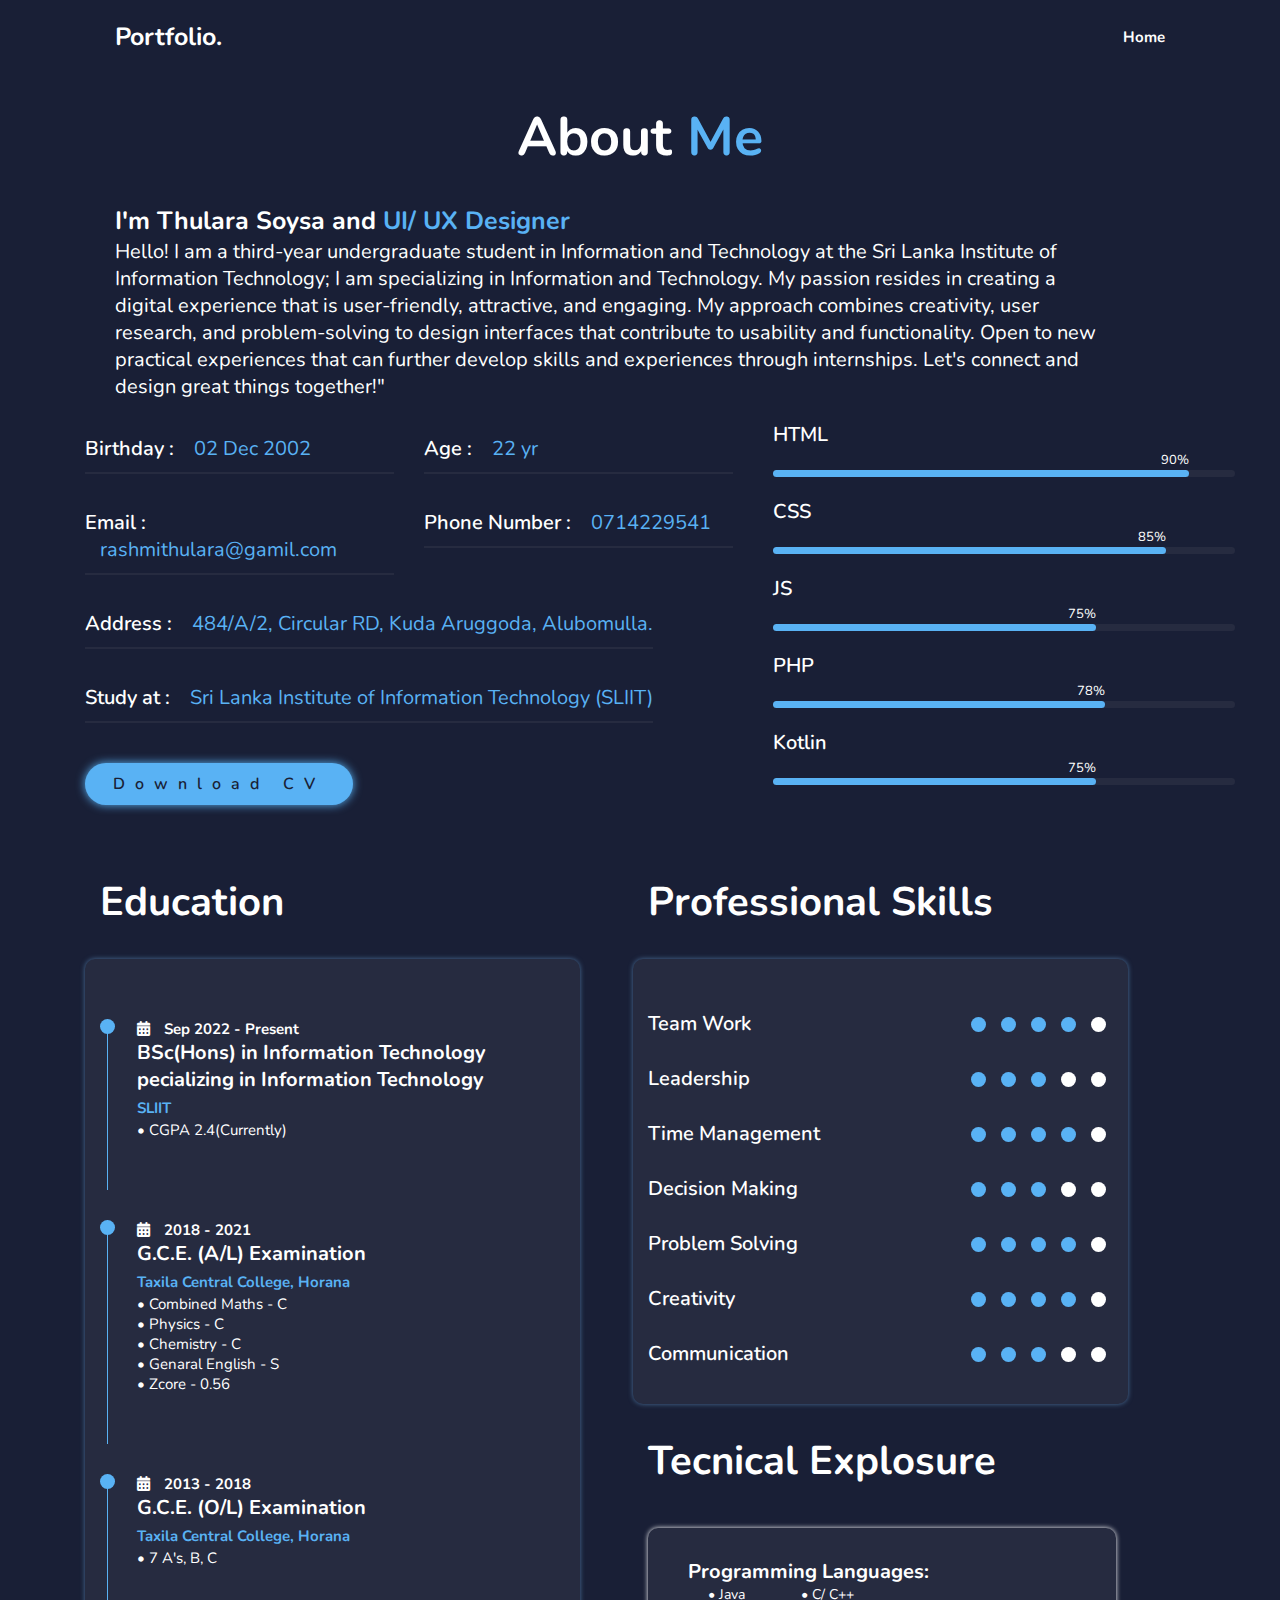
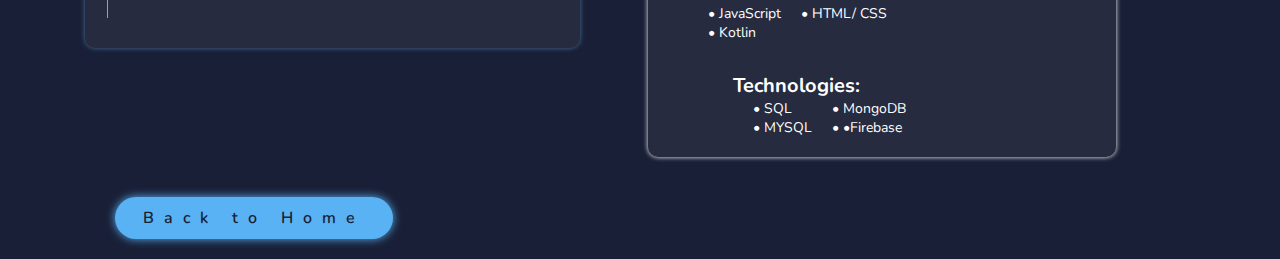
==== AboutMe.html @ 613ce7c6 "Add files via upload" ====
<!DOCTYPE html>
<html lang="en" dir="ltr">
<head>
    <meta charset="UTF-8">
    <meta name="viewport" content="width=device-width, initial-scale=1.0">

    <!-- Font Awsome -->
    <link rel="stylesheet" href="https://cdnjs.cloudflare.com/ajax/libs/font-awesome/6.7.2/css/all.min.css" 
    integrity="sha512-Evv84Mr4kqVGRNSgIGL/F/aIDqQb7xQ2vcrdIwxfjThSH8CSR7PBEakCr51Ck+w+/U6swU2Im1vVX0SVk9ABhg==" 
    crossorigin="anonymous" referrerpolicy="no-referrer" />

    <!-- Main CSS -->
    <link rel="stylesheet" href="aboutme.css">
    <title>Personal Portfolio</title>
</head>
<body>
      <!-- Header Design -->
      <header class="header">
        <a href="a" class="logo">Portfolio.</a>

        <nav class="navbar">
            <a href="C:\Users\Hp\Desktop\Portfolio\my\index.html">Home</a>
        </nav>
    </header>

    <!-- Section Design-->

    <section class="aboutme" id="aboutme">
      <div class="container">
        <div class="heading">
            <h2>About <span>Me</span></h2>
        </div>
        <h3>I'm Thulara Soysa and <span>UI/ UX Designer</span></h3>
        <div class="content">
            <p>Hello! I am a third-year undergraduate student in Information and Technology at the Sri Lanka Institute of Information Technology; I am specializing in Information and Technology. My passion resides in creating a digital experience that is user-friendly, attractive, and engaging. My approach combines creativity, user research, and problem-solving to design interfaces that contribute to usability and functionality. Open to new practical experiences that can further develop skills and experiences through internships. Let's connect and design great things together!"</p>
            <div class="about-img">
                <img src="C:\Users\Hp\Desktop\Portfolio\my\Frame 1 (4).png" alt="">
            </div>
        </div>
            
        <div class="row">
            <div class="personal-info">
                <div class="info-heading">
                    <div class="row">
                        <div class="info-item">
                            <p>Birthday : <span>02 Dec 2002</span></p>
                        </div>
                        <div class="info-item">
                            <p>Age : <span>22 yr</span></p>
                        </div>
                        <div class="info-item">
                            <p>Email : <span>rashmithulara@gamil.com</span></p>
                        </div>
                        <div class="info-item">
                            <p>Phone Number : <span>0714229541</span></p>
                        </div>
                        <div class="info-item2">
                            <p>Address : <span>484/A/2, Circular RD, Kuda Aruggoda, Alubomulla.</span></p>
                        </div>
                        <div class="info-item2">
                            <p>Study at : <span>Sri Lanka Institute of Information Technology (SLIIT)</span></p>
                        </div>
                        <a href="C:\Users\Hp\Desktop\Portfolio\my\UI-UX.pdf" download="CV" class="btn">Download CV</a> 
                    </div>
                </div>
            </div>
            <div class="skills">
                <div class="skills-heading">
                    <div class="row">
                        <div class="skill-item">
                            <h5>HTML</h5>
                            <div class="progress">
                                <div class="progress-in" style="width :90%">
                                    <div class="skill-percent">90%</div>
                                </div>
                            </div>
                        </div>
                        <div class="skill-item">
                            <h5>CSS</h5>
                            <div class="progress">
                                <div class="progress-in" style="width :85%">
                                    <div class="skill-percent">85%</div>
                                </div>
                            </div>
                        </div>
                        <div class="skill-item">
                            <h5>JS</h5>
                            <div class="progress">
                                <div class="progress-in" style="width :70%">
                                    <div class="skill-percent">75%</div>
                                </div>
                            </div>
                        </div>
                        <div class="skill-item">
                            <h5>PHP</h5>
                            <div class="progress">
                                <div class="progress-in" style="width :72%">
                                    <div class="skill-percent">78%</div>
                                </div>
                            </div>
                        </div>
                        <div class="skill-item">
                            <h5>Kotlin</h5>
                            <div class="progress">
                                <div class="progress-in" style="width :70%">
                                    <div class="skill-percent">75%</div>
                                </div>
                            </div>
                        </div>
                    </div>
                </div>
            </div>

        </div>

        <div class="row2">
            <div class="education1">
                <h3 class="title">Education</h3>
                <div class="row">
                    <div class="timeline-box">
                        <div class="timeline">
                            <div class="timeline-item">
                                <div class="circle-dot"></div>
                                <h3 class="timeline-date">
                                    <i class="fa-solid fa-calendar-days"></i> Sep 2022 - Present
                                </h3>
                                <h4 class="timeline-title">BSc(Hons) in Information Technology pecializing in Information Technology<br><span class="span-in">SLIIT</span></h4>
                                <p class="timeline-p">• CGPA 2.4(Currently)</p>
                            </div>
                            <div class="timeline-item">
                                <div class="circle-dot"></div>
                                <h3 class="timeline-date">
                                    <i class="fa-solid fa-calendar-days"></i> 2018 - 2021
                                </h3>
                                <h4 class="timeline-title">G.C.E. (A/L) Examination <br><span class="span-in">Taxila Central College, Horana</span></h4>
                                <p class="timeline-p">• Combined Maths - C <br>• Physics - C <br> • Chemistry - C <br> • Genaral English - S <br> • Zcore - 0.56</p>
                            </div>
                    
                            <div class="timeline-item">
                                <div class="circle-dot"></div>
                                <h3 class="timeline-date">
                                    <i class="fa-solid fa-calendar-days"></i> 2013 - 2018
                                </h3>
                                <h4 class="timeline-title">G.C.E. (O/L) Examination<br><span class="span-in">Taxila Central College, Horana</span></h4>
                                <p class="timeline-p">• 7 A's, B, C</p>
                            </div>
                        </div>
                    </div>
                </div>
            </div>
            <div class="education2">
                <h3 class="title">Professional Skills</h3>
                <div class="row">
                    <div class="timeline-box">
                        <div class="timeline">
                            <div class="skill-item">
                                <h5>Team Work</h5>
                                <div class="circle-box">
                                    <div class="circle-dot1"></div>
                                    <div class="circle-dot1"></div>
                                    <div class="circle-dot1"></div>
                                    <div class="circle-dot1"></div>
                                    <div class="circle-dot2"></div>
                                </div>
                            </div>
                            <div class="skill-item">
                                <h5>Leadership</h5>
                                <div class="circle-box">
                                    <div class="circle-dot1"></div>
                                    <div class="circle-dot1"></div>
                                    <div class="circle-dot1"></div>
                                    <div class="circle-dot2"></div>
                                    <div class="circle-dot2"></div>
                                </div>
                            </div>
                            <div class="skill-item">
                                <h5>Time Management</h5>
                                <div class="circle-box">
                                    <div class="circle-dot1"></div>
                                    <div class="circle-dot1"></div>
                                    <div class="circle-dot1"></div>
                                    <div class="circle-dot1"></div>
                                    <div class="circle-dot2"></div>
                                </div>
                            </div>
                            <div class="skill-item">
                                <h5>Decision Making</h5>
                                <div class="circle-box">
                                    <div class="circle-dot1"></div>
                                    <div class="circle-dot1"></div>
                                    <div class="circle-dot1"></div>
                                    <div class="circle-dot2"></div>
                                    <div class="circle-dot2"></div>
                                </div>
                            </div>
                            <div class="skill-item">
                                <h5>Problem Solving</h5>
                                <div class="circle-box">
                                    <div class="circle-dot1"></div>
                                    <div class="circle-dot1"></div>
                                    <div class="circle-dot1"></div>
                                    <div class="circle-dot1"></div>
                                    <div class="circle-dot2"></div>
                                </div>
                            </div>
                            <div class="skill-item">
                                <h5>Creativity</h5>
                                <div class="circle-box">
                                    <div class="circle-dot1"></div>
                                    <div class="circle-dot1"></div>
                                    <div class="circle-dot1"></div>
                                    <div class="circle-dot1"></div>
                                    <div class="circle-dot2"></div>
                                </div>
                            </div>
                            <div class="skill-item">
                                <h5>Communication</h5>
                                <div class="circle-box">
                                    <div class="circle-dot1"></div>
                                    <div class="circle-dot1"></div>
                                    <div class="circle-dot1"></div>
                                    <div class="circle-dot2"></div>
                                    <div class="circle-dot2"></div>
                                </div>
                            </div>
                        </div>
                    </div>
                </div>
                <h3 class="title">Tecnical Explosure</h3>
                <div class="timeline-box">
                    <div class="timeline2">
                        <div class="tec-item">
                            <div class="item1">
                                <h3>Programming Languages:</h3>
                                <div class="item1-com">
                                    <p>• Java<br>• JavaScript<br>• Kotlin<br></p>
                                    <p>• C/ C++<br>• HTML/ CSS</p>
                                </div>
                            </div>
                            <div class="item2">
                                <h3>Technologies:</h3>
                                <div class="item2-com">
                                    <p>• SQL<br>• MYSQL <br></p>
                                    <p>• MongoDB<br>• •Firebase</p>
                                </div>
                            </div>
                        </div>
                    </div>
                </div>
            </div>
        </div>
      </div>

      <a href="C:\Users\Hp\Desktop\Portfolio\my\index.html" class="btn">Back to Home</a>
    </section>
    
</body>
</html>
---- aboutme.css ----
@import url('https://fonts.googleapis.com/css2?family=Nunito&display=swap');

*{
    margin: 0;
    padding: 0;
    box-sizing: border-box;
    text-decoration: none;
    border: none;
    outline: none;
    scroll-behavior: smooth;
    font-family: 'Nunito', sans-serif;
}

:root {
    --bg-color:#191f36;
    --snd-bf-color:#262B40;
    --text-color: #fff;
    --main-color:#59B2F4;
    --shadow-color:#496f98;
}

html{
    font-size: 62.5%;
    overflow-x: hidden;
}

body{
    background: var(--bg-color);
    color: var(--text-color);
}
.header{
    position: fixed;
    top: 0;
    left: 0;
    width: 100%;
    padding: 2rem 9%;
    background: var(--bg-color);
    display: flex;
    justify-content: space-between;
    align-items: center;
    z-index: 100;
}

.logo{
    font-size: 2.5rem;
    color: var(--text-color);
    font-weight: 700;
    cursor: default;
}

.navbar a{
    font-size: 1.5rem;
    color: var(--text-color);
    margin-left: 4rem;
    font-weight: 700;
}

.navbar a:hover,
.navbar a.active {
    color: var(--main-color);
}

section{
    min-height: 100vh;
    padding: 10rem 9% 2rem;
}

.heading{
    color: var(--text-color);
    text-align: center;
    font-size: 3.6rem;
}

span{
    color: var(--main-color);
}

.content{
    display: flex;
    justify-content: center;
    align-items: center;
    background: var(--bg-color);
}

h3{
    font-size: 2.5rem;
    margin-top: 3rem;
}

.content p {
    font-size: 2rem;
    color: var(--text-color);
    margin-right: 5rem;
}

.content .about-img img{
    width: 30rem;
    margin-top: 4rem;
}

.row{
    display: flex;
    flex-wrap: wrap;
    margin-left: -15px;
    margin-right: -15px;
    position: relative;
}

.personal-info{
    flex: 0 0 60%;
    max-width: 60%;
}

.personal-info .info-item{
    flex: 0 0 50%;
    max-width: 50%;
    color: var(--text-color);
    font-size: 2rem;
}

.personal-info .info-item2{
    color: var(--text-color);
    font-size: 2rem;
}

.personal-info .info-item p{
    font-weight: 600;
    padding: 10px 0;
    margin-right: 3rem;
    border-bottom: 2px solid var(--snd-bf-color); 
    margin-top: 2.5rem; 
}

.personal-info .info-item2 p{
    font-weight: 600;
    padding: 10px 0;
    margin-right: 3rem;
    border-bottom: 2px solid var(--snd-bf-color);  
    margin-top: 2.5rem;
}

.personal-info .info-item p span{
    font-weight: 400;
    margin-left: 1.5rem;
    display: inline-block;
}

.personal-info .info-item2 p span{
    font-weight: 400;
    margin-left: 1.5rem;
    display: inline-block;
}

.btn {
    display: inline-block;
    padding: 1rem 2.8rem;
    background: var(--main-color);
    border-radius: 4rem;
    box-shadow: 0 0 1rem var(--main-color);
    font-size: 1.6rem;
    color: var(--bg-color);
    letter-spacing: 1rem;
    font-weight: 600;
    transition: .5s ease;
    margin-top: 4rem;
}

.btn:hover{
    box-shadow: none;
}

.skills{
    flex: 0 0 40%;
    max-width: 40%;
}

.skills .skill-item {
    position: relative; 
    flex: 0 0 100%;
    max-width: 100%;
    margin-left: 4rem;
    margin-bottom: rem;
}

.skill-item h5{
    line-height: 40px;
    font-weight: 600;
    font-size: 2rem;
    color: var(--text-color);
    text-transform: capitalize;
    margin-top: 1.5rem;
}

.skill-item .progress {
    background-color: var(--snd-bf-color);
    height: 7px;
    border-radius: 4px;
    width: 100%;
    margin-top: 1.5rem;

}

.progress .progress-in {
    position: relative;
    left: 0;
    top: 0;
    height: 100%;
    border-radius: 4px;
    background-color: var(--main-color);
}

.skill-item .skill-percent {
    position: absolute;
    right: 0;
    color: var(--text-color);
    top: -30px;
    font-weight: 400;
    line-height: 40px;
    font-size: 1.3rem;
}

.row2{
    display: flex;
    flex-wrap: wrap;
    margin-left: -15px;
    margin-right: -15px;
    margin-top: 4rem;
    position: relative;
}

.education1 {
    flex: 0 0 48%;
    max-width: 48%;
}

.education2 {
    flex: 0 0 48%;
    max-width: 48%;
}

.education1{
    margin-right: 3rem;
}

.educaton2{
    margin-right: 3rem;
}

.education1 .title{
    font-size: 4rem;
    margin-bottom: 3rem;
    font-weight: 700;
    color: var(--text-color);
}

.education2 .title{
    font-size: 4rem;
    margin-bottom: 3rem;
    font-weight: 700;
    color: var(--text-color);
}

.timeline-box{
    flex: 0 0 95%;
    max-width: 95%;
}

.timeline{
    background-color: var(--snd-bf-color);
    padding: 30px 15px;
    box-shadow: 0 0 .5rem var(--shadow-color);
    border-radius: 10px;
    width: 95%;
    position: relative;
}

.timeline-date i{
    font-size: 1.5rem;
    margin-right: 1rem;
}

.timeline-date {
    font-size: 1.5rem;
}

.timeline-title{
    font-size: 2rem;
}

.timeline-p{
    font-size: 1.5rem;
}

.span-in{
    font-size: 1.5rem;
}

.timeline .timeline-item{
    position: relative;
    padding-left: 37px;
    padding-bottom: 50px;
}

.timeline .timeline-item::before{
    content: '';
    width: 1px;
    position: absolute;
    height: 100%;
    left: 7px;
    top: 0;
    background-color: var(--main-color);
}

.timeline .circle-dot{
    position: absolute;
    left: 0;
    top: 0;
    height: 15px;
    width: 15px;
    border-radius: 50%;
    background-color: var(--main-color);
}

.skill-item{
    display: flex;
    flex-wrap: wrap;
}

.circle-box{
    display: flex;
    flex-wrap: wrap;  
    margin-top: 28px;
    position: absolute;
    right: 7px;
}

.timeline .circle-dot1{
    height: 15px;
    width: 15px;
    border-radius: 50%;
    background-color: var(--main-color);
    margin-right: 15px;
    
}

.timeline .circle-dot2{
    left: 7px;
    height: 15px;
    width: 15px;
    border-radius: 50%;
    background-color: var(--text-color);
    margin-right: 15px;
}

.timeline2{
    background-color: var(--snd-bf-color);
    box-shadow: 0 0 .5rem var(--text-color);
    border-radius: 10px;
    width: 95%;
    position: relative;
}

.tec-item{
    display: flex;
    flex-wrap: wrap;
    margin-top: 4rem;
    margin-left: 4rem;
    padding-bottom: 2rem;
}

.item2{
    margin-left: 2rem;
}

.item1 h3{
    font-size: 2rem;
}

.item1 .item1-com{
    display: flex;
    flex-wrap: wrap;
}

.item1 .item1-com p{
    font-size: 1.4rem;
    margin-left: 2rem;
}

.item2{
    margin-left: 4.5rem;
}

.item2 h3{
    font-size: 2rem;
}

.item2 .item2-com{
    display: flex;
    flex-wrap: wrap;
}

.item2 .item2-com p{
    font-size: 1.4rem;
    margin-left: 2rem;
}
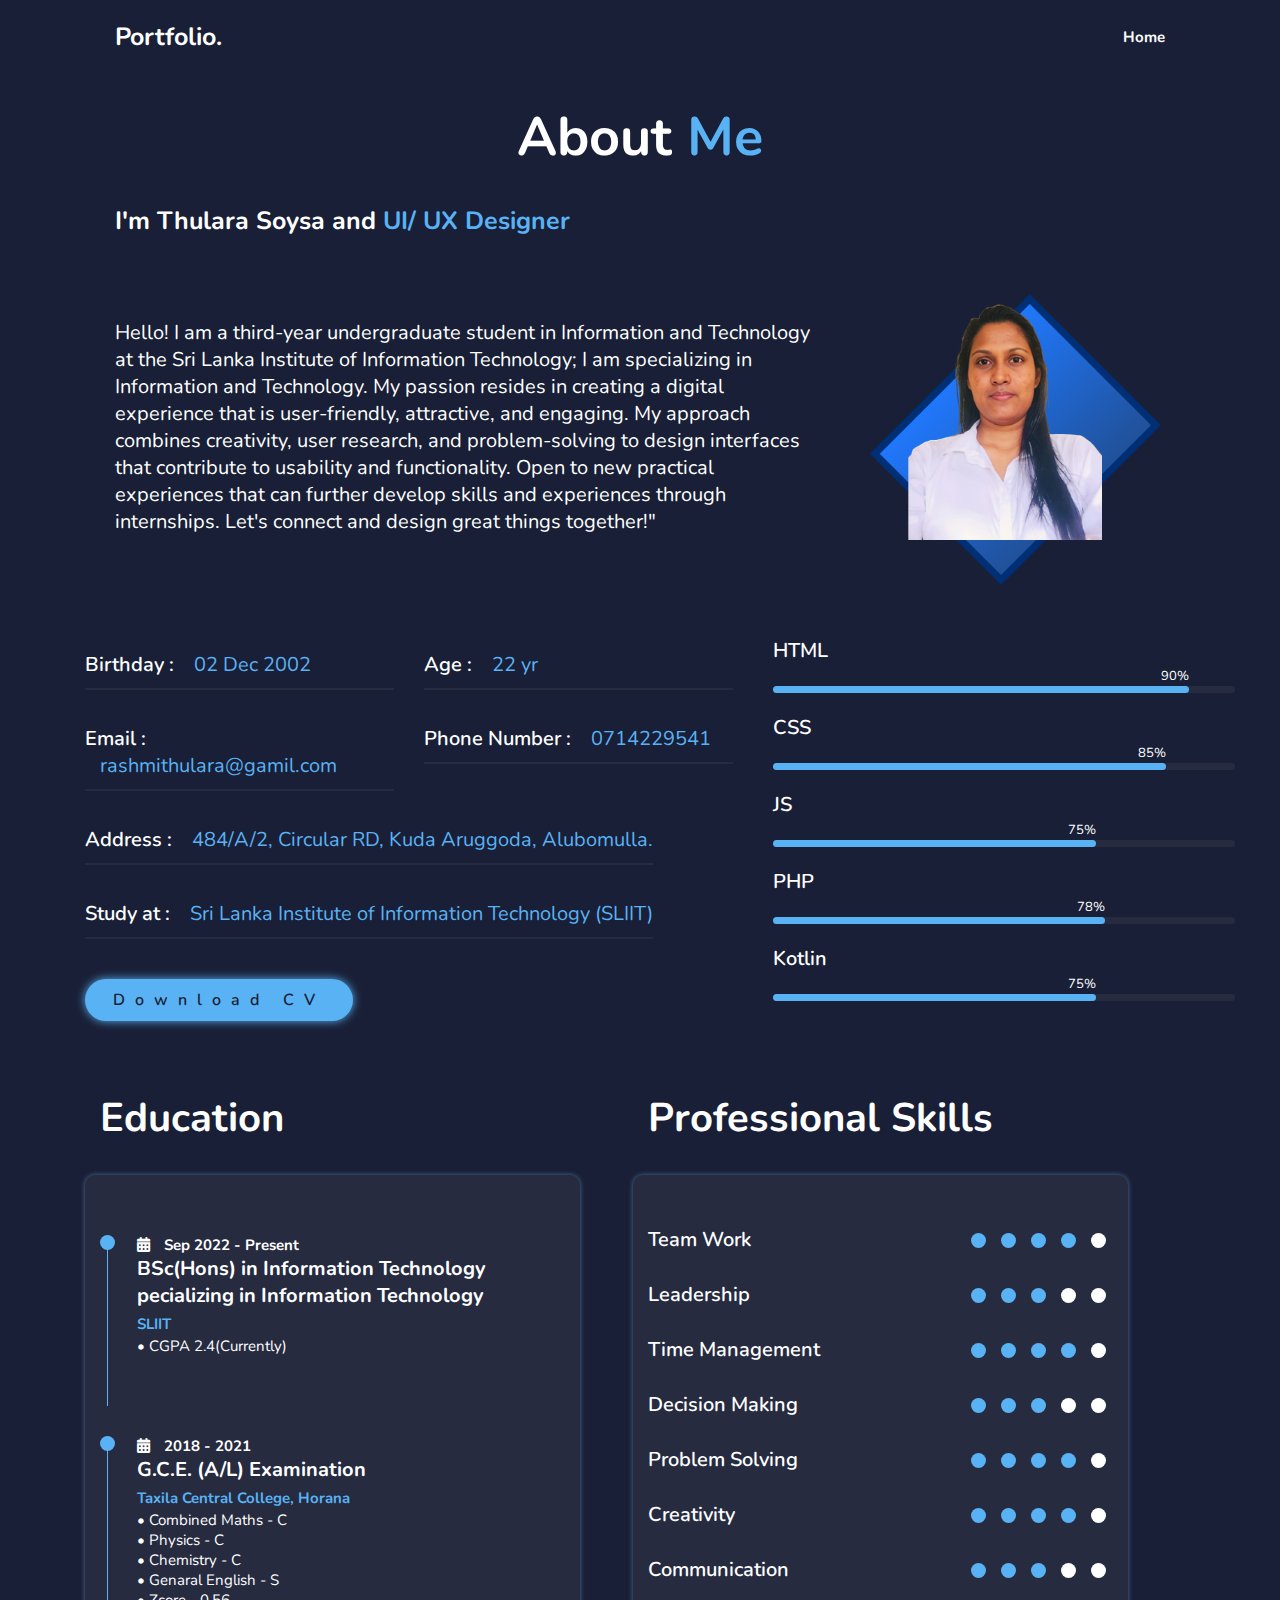
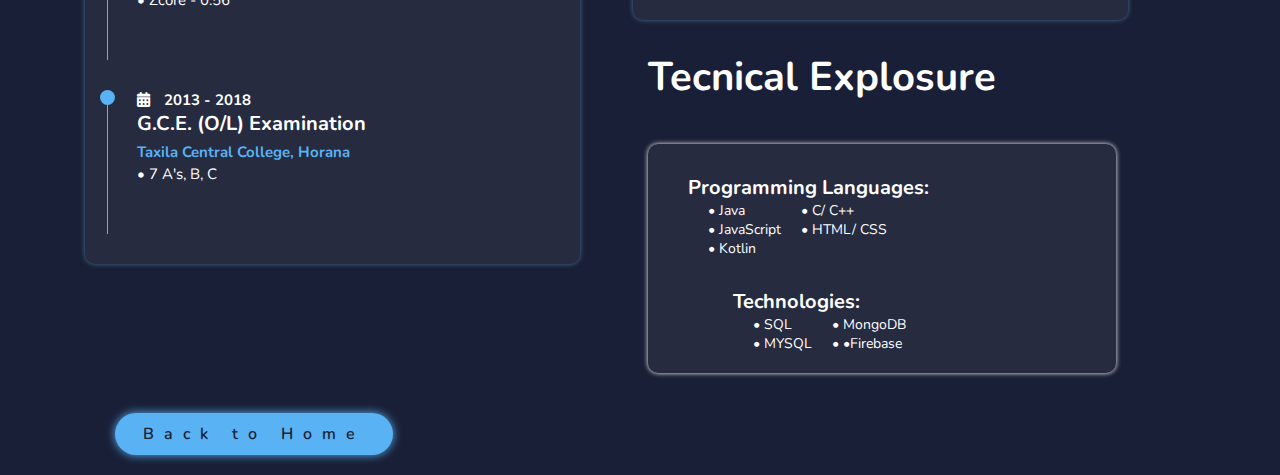
==== commit 35cc0b8f: "AboutMe.html" ====
--- a/AboutMe.html
+++ b/AboutMe.html
@@ -19,7 +19,7 @@
         <a href="a" class="logo">Portfolio.</a>
 
         <nav class="navbar">
-            <a href="C:\Users\Hp\Desktop\Portfolio\my\index.html">Home</a>
+            <a href="index.html">Home</a>
         </nav>
     </header>
 
@@ -34,7 +34,7 @@
         <div class="content">
             <p>Hello! I am a third-year undergraduate student in Information and Technology at the Sri Lanka Institute of Information Technology; I am specializing in Information and Technology. My passion resides in creating a digital experience that is user-friendly, attractive, and engaging. My approach combines creativity, user research, and problem-solving to design interfaces that contribute to usability and functionality. Open to new practical experiences that can further develop skills and experiences through internships. Let's connect and design great things together!"</p>
             <div class="about-img">
-                <img src="C:\Users\Hp\Desktop\Portfolio\my\Frame 1 (4).png" alt="">
+                <img src="Frame 1 (4).png" alt="">
             </div>
         </div>
             
@@ -60,7 +60,7 @@
                         <div class="info-item2">
                             <p>Study at : <span>Sri Lanka Institute of Information Technology (SLIIT)</span></p>
                         </div>
-                        <a href="C:\Users\Hp\Desktop\Portfolio\my\UI-UX.pdf" download="CV" class="btn">Download CV</a> 
+                        <a href="UI-UX.pdf" download="CV" class="btn">Download CV</a> 
                     </div>
                 </div>
             </div>
@@ -251,8 +251,8 @@
         </div>
       </div>
 
-      <a href="C:\Users\Hp\Desktop\Portfolio\my\index.html" class="btn">Back to Home</a>
+      <a href="index.html" class="btn">Back to Home</a>
     </section>
     
 </body>
-</html>+</html>
